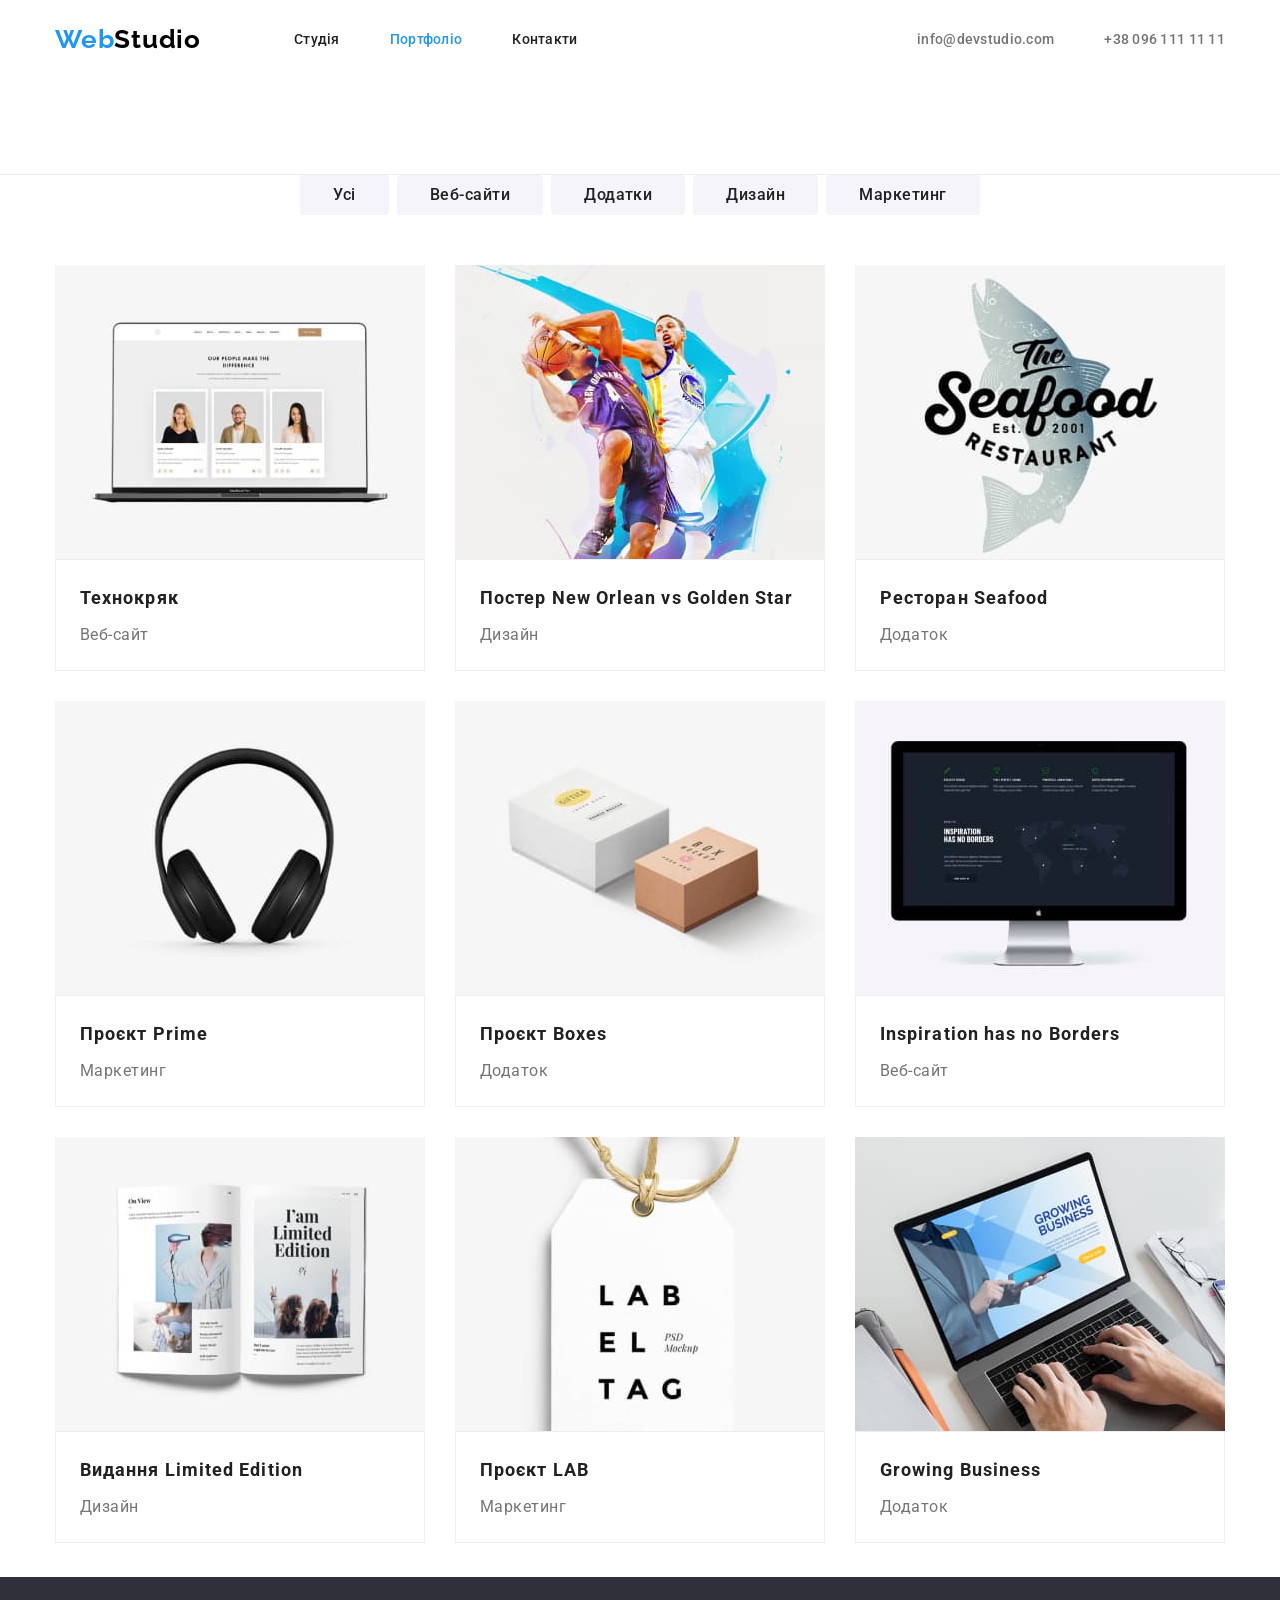
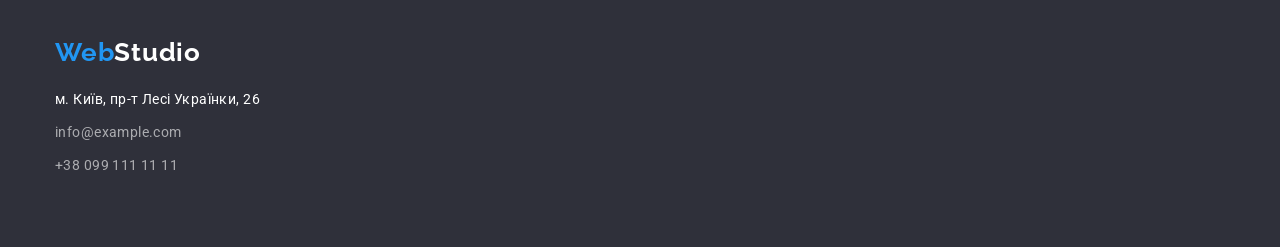
==== portfolio.html @ c2973d29 "Creat index.html" ====
<!DOCTYPE html>
<html lang="uk">
   <head>
      <meta charset="UTF-8">
      <meta http-equiv="X-UA-Compatible" content="IE=edge">
      <meta name="viewport" content="width=device-width, initial-scale=1.0">
      <title>Портфоліо</title>
      <link rel="stylesheet" href="https://fonts.googleapis.com/css2?family=Raleway:wght@700&family=Roboto:wght@400;500;700;900&display=swap">
      <link rel="stylesheet" href="https://cdnjs.cloudflare.com/ajax/libs/modern-normalize/1.1.0/modern-normalize.min.css">
      <link rel="stylesheet" href="https://cdnjs.cloudflare.com/ajax/libs/modern-normalize/1.1.0/modern-normalize.min.css">
      <link rel="stylesheet" href="./css/style.css">
   </head>
   <body class="page-portfolio">
      
      <!-- Site header -->
      <header class="page-header">
         <div class="page-header container">
            <a href="./index.html" class="logo" lang="en"> <span class="logo first-part">Web</span>Studio</a>
            <nav class="site-nav">
               <ul class="site-nav-list">
                  <li class="site-nav-list item">
                     <a href="./index.html" class="site-nav-list link">Студія</a>
                  </li>
                  <li class="site-nav-list item">
                     <a href="" class="site-nav-list link current">Портфоліо</a>
                  </li>
                  <li class="site-nav-list item">
                     <a href="" class="site-nav-list link">Контакти</a>
                  </li>
               </ul>
            </nav>
            <ul class="contact-list">
               <li class="contact-list item">
                  <a href="mailto:info@devstudio.com" class="contact-list link">info@devstudio.com</a>
               </li>
               <li class="contact-list item">
                  <a href="tel:+380961111111" class="contact-list link">+38 096 111 11 11</a>
               </li>
            </ul>
         </div>
      </header>
      <main class="portfolio-main container">
         <h1 class="portfolio-header">Портфоліо</h1>

         <!-- Filter section-->
         <ul class="filter-list">
            <li class="filter-item">
               <button type="button" class="button filter">
                  Усі
               </button>
            </li>
            <li class="filter-item">
               <button type="button" class="button filter">
                  Веб-сайти
               </button>
            </li>
            <li class="filter-item">
               <button type="button" class="button filter">
                  Додатки
               </button>
            </li>
            <li class="filter-item">
               <button type="button" class="button filter">
                  Дизайн
               </button>
            </li>
            <li class="filter-item">
               <button type="button" class="button filter">
                  Маркетинг
               </button>
            </li>
         </ul>

         <!-- Portfolio section-->
         <ul class="portfolio-list">
            <li class="portfolio-list-item">
               <a href="" class="portfolio-list-link">  
                  <img class="portfolio-list-img" src="./images/web_site.jpg" alt="Веб сайт" width="370">
                  <div class="card">
                     <h2 class="portfolio-list-title">Технокряк</h2>
                     <p class="portfolio-list-text">Веб-сайт</p>
                  </div>
               </a>
            </li>
            <li class="portfolio-list-item">
               <a href="" class="portfolio-list-link">
                  <img class="portfolio-list-img" src="./images/design.jpg" alt="Дизайн" width="370">
                  <div class="card">
                     <h2 class="portfolio-list-title">Постер New Orlean vs Golden Star</h2>
                     <p class="portfolio-list-text">Дизайн</p>
                  </div>
               </a>
            </li>
            <li class="portfolio-list-item">
                  <a href=""class="portfolio-list-link">
                     <img class="portfolio-list-img" src="./images/application.jpg" alt="Дизайн" width="370">
                     <div class="card" >
                        <h2 class="portfolio-list-title">Ресторан Seafood</h2>
                        <p class="portfolio-list-text">Додаток</p>
                     </div>
                  </a>
            </li>
            <li class="portfolio-list-item">
               <a href="" class="portfolio-list-link">
                  <img class="portfolio-list-img" src="./images/marketing_2.jpg" alt="Маркетинг" width="370">
                  <div class="card" >
                     <h2 class="portfolio-list-title">Проєкт Prime</h2>
                     <p class="portfolio-list-text">Маркетинг</p>
                  </div>
               </a>
            </li>
            <li class="portfolio-list-item">
               <a href="" class="portfolio-list-link">
                  <img class="portfolio-list-img" src="./images/application_2.jpg" alt="Додаток" width="370">
                  <div class="card" >
                     <h2 class="portfolio-list-title">Проєкт Boxes</h2>
                     <p class="portfolio-list-text">Додаток</p>
                  </div>
               </a>
            </li>
            <li class="portfolio-list-item">
               <a href="" class="portfolio-list-link">
                  <img class="portfolio-list-img" src="./images/web_site_2.jpg" alt="Веб-сайт" width="370">
                  <div class="card" >
                     <h2 lang="en" class="portfolio-list-title">Inspiration has no Borders</h2>
                     <p class="portfolio-list-text">Веб-сайт</p>
                  </div>
               </a>
            </li>
            <li class="portfolio-list-item">
               <a href="" class="portfolio-list-link">
                  <img class="portfolio-list-img" src="./images/design_2.jpg" alt="Дизайн" width="370">
                  <div class="card" >
                     <h2 class="portfolio-list-title">Видання Limited Edition</h2>
                     <p class="portfolio-list-text">Дизайн</p>
                  </div>
               </a>
            </li>
            <li class="portfolio-list-item">
               <a href="" class="portfolio-list-link">
                  <img class="portfolio-list-img" src="./images/marketing_3.jpg" alt="Маркетинг" width="370">
                  <div class="card" >
                     <h2 class="portfolio-list-title">Проєкт LAB</h2>
                     <p class="portfolio-list-text">Маркетинг</p>
                  </div>
               </a>
            </li>
            <li class="portfolio-list-item">
               <a href="" class="portfolio-list-link">
                  <img class="portfolio-list-img" src="./images/application_3.jpg" alt="Додаток">
                  <div class="card" >
                     <h2 lang="en" class="portfolio-list-title">Growing Business</h2>
                     <p class="portfolio-list-text">Додаток</p>
                  </div>
               </a>
            </li>
         </ul>
      </main>
      <!-- Contact section -->
      <footer class="page-footer">
         <div class="page-footer container">
            <a href="./index.html" class="page-footer logo"> <span class="logo first-part">Web</span>Studio</a>
            <address class="contact">
               <ul class="footer-contact-list">
                  <li class="footer-contact-list item">
                     <a href="https://goo.gl/maps/CPtrU1FHBa2aNyZL9" target="_blank" rel="noopener noreferrer nofollow" class="footer-contact-list-link location"> м. Київ,
                        пр-т Лесі Українки, 26</a>
                  </li>
                  <li class="footer-contact-list item">
                     <a href="mailto:info@example.com" class="footer-contact-list-link">info@example.com</a>
                  </li>
                  <li class="footer-contact-list item">
                     <a href="tel:+380991111111" class="footer-contact-list-link">+38 099 111 11 11</a>
                  </li>
               </ul>
            </address>
         </div>
      </footer>
   </body>
</html>
---- css/style.css ----
/* основной цвет текст #757575
вторичный цвет текста  #212121
белый цвет #FFFFFF
цвет ел адреса и телефона в футере rgba (255, 255, 255, 0.6)
цвет акцента #2196F3
цвет кнопок, цвет секции Наша команда #F5F4FA
цвет футера #2F303A */

/* * {outline: 1px solid tomato} */

:root { 
   --primery-text-color: #757575;
   --secondary-text-color: #212121;
   --accent-color: #2196F3;
   --footer-text-color: rgba (255, 255, 255, 0.6);
   --white-color: #FFFFFF;
   --footer-backround-color: #2F303A;
}

body {
   background-color: var(--white-color);
   color: var(--primery-text-color);

   font-family: 'Roboto', sans-serif;
   font-size: 14px;
   }

   h1,
   h2,
   h3,
   h4,
   h5,
   h6,
   p,
   ul {
      margin: 0;
      padding: 0;
   }


   .page-studio h2 {
   color: var(--secondary-text-color);
   font-weight: 700;
   font-size: 36px;
   line-height: 1.17;
   text-align: center;
   letter-spacing: 0.03em;
   }

/* Logo */
a.logo {
   display: block;
   margin-left: 0px;
   color:#000000;

   font-family: 'Raleway', sans-serif;
   font-weight: 700;
   font-size: 26px;
   line-height: 1.2;
   letter-spacing: 0.03em;
   text-decoration: none;
}

.page-footer .logo {
   color: var(--white-color);
}

.logo .first-part { 
   color: var(--accent-color);
}

/* Site header */
.page-header {
   font-weight: 500;
   font-size: 14px;
   line-height: 1.14;
   letter-spacing: 0.02em;
}

.container {
   width: 1200px;
   margin-left: auto;
   margin-right: auto;
   padding-left: 15px;
   padding-right: 15px;
}

.page-header.container {
   display: flex;
   align-items: center;

}

.site-nav {
   margin-left: 93px;
}

.site-nav-list {
   display: flex;
   margin-top: 0px;
   margin-bottom: 0px;

   list-style: none;
}

.site-nav-list .item {
   margin-right: 50px;
}

.site-nav-list .item:last-child {
   margin-right: 0px;
}

.site-nav-list .link {
   display: inline-block;
   margin-top: 0px;
   margin-bottom: 0px;
   padding-top: 32px;
   padding-bottom: 32px;

   color: var(--secondary-text-color);
   text-decoration: none;
}

.site-nav-list .link.current {
   color: var(--accent-color);
}

.page-header .link:hover,
.page-header .link:focus {
color: var(--accent-color);
}

.contact-list {
   display: flex;
   margin-top: 0px;
   margin-bottom: 0px;
   margin-left: auto;
   list-style: none;
}

.contact-list.item {
   margin-right: 50px;
}

.contact-list .item:last-child {
   margin-right: 0px;
}

.contact-list.link {
   margin-top: 0px;
   margin-bottom: 0px;
   padding-top: 32px;
   padding-bottom: 32px;
   color: var(--primery-text-color);
   text-decoration: none;
}

.contact-list .link:last-child {
   margin-right: 0px;
}

/* Сторінка Студія */
/* Hero section */
.hero {
   text-align: center;

   background-color: var(--footer-backround-color);
}

.hero-title {
   margin-top: 0px;
   margin-bottom: 30px;
   
   color: var(--white-color);
   
   font-weight: 900;
   font-size: 44px;
   line-height: 1.36;
   letter-spacing: 0.06em;
   text-transform: uppercase;
}

.btn-hero {
   min-width: 215px;
   padding: 10px 32px;
   border-radius: 4px;
   border: 1px solid var(--accent-color);
   background-color: var(--accent-color);
   
   color: var(--white-color);

   font-weight: 700;
   font-size: 16px;
   line-height: 1.9;
   letter-spacing: 0.06em;

   cursor: pointer;
}

/* Features section */ 
.features-title {
   display: none;
}

.features-list.container {
   margin-bottom: 94px;
}

.features p {
   line-height: 1.7;
   letter-spacing: 0.03em;
}

.feature-list.title {
   margin-bottom: 10px;

   color: var(--secondary-text-color);
   font-weight: 700;
   font-size: 16px;
   line-height: 1.14;
   letter-spacing: 0.03em;
   text-transform: uppercase;
}

.features-list {
   list-style: none;
   display: flex;
}

.features-list.item {
   display: block;
   margin-right: 30px;
   width: 270px;
}

.features-list.item:nth-child(4n) {
   margin-right: 0;
}

/*  What we do section  */
.work-title {
   margin-bottom: 50px;
}

.work.container {
   margin-bottom: 94px;
}

.work-list {
   display: flex;
   justify-content: center;
   margin: 0;
   padding: 0;
   list-style: none;
}

.work-item {
   display: block;
   margin-right: 30px;
}

.work-item:nth-child(3n) {
   margin-right: 0px;
}

/* Our team section  */
   .teams {
      padding-top: 94px;
      padding-bottom: 94px;
      background-color: #F5F4FA;
}

   .team-title {
      margin-bottom: 50px;
}

   .team-list {
      display: flex;
      justify-content: center;
      margin: 0;
      padding: 0;
      list-style: none;
}

   .team-list.item {
      display: block;
      margin-right: 30px;

      text-align: center;
      background-color: var(--white-color);   
}

   .team-list.item:last-child {
      margin-right: 0px;
}

.team-list.img {
   margin-bottom: 30px;
}

.team-list-title {
      margin-bottom: 10px;
      
      color: var(--secondary-text-color);

      font-weight: 500;
      font-size: 16px;
      line-height: 1.19;
      letter-spacing: 0.03em;
}

   .team-list-text {
      margin-bottom: 30px;
      color: var(--primery-text-color);

      font-size: 16px;
      line-height: 1.19;
      letter-spacing: 0.03em;
}

/* Contact section */
.page-footer {
   background-color: var(--footer-backround-color);
}
.page-footer.container {
padding-top: 60px;
padding-bottom: 60px;
}

a.page-footer.logo {
   display: block;
   margin-bottom: 20px;
}

.footer-contact-list {
   list-style: none;
}

.footer-contact-list.item {
margin-bottom: 9px;
}

.footer-contact-list-link {
   color: rgba(255, 255, 255, 0.6);
   text-decoration: none;
   font-style: normal;
   font-size: 14px;
   line-height: 1.7;
   letter-spacing: 0.03em;
}

.location {
   color: var(--white-color);
}

/* Сторінка Портфоліо */
/* Filter */
.page-header {
   border-bottom: 1px solid #ECECEC;
   border
} 

.page-header.container {
   margin-bottom: 94px;
   border: none;
}

.portfolio-header {
   display: none;
}

.filter-list {
   display: flex;
   justify-content: center;

   margin-bottom: 50px;

   list-style: none;
}

.filter-item {
   display: block;

   margin-right: 8px;
}

.filter-item:last-child {
   margin-right: 0px;
}

   .button {
   border-radius: 4px;
   padding: 6px 32px;
   border: 1px solid transparent;

   color: var(--secondary-text-color);
   font-weight: 500;
   font-size: 16px;
   line-height: 1.62;
   letter-spacing: 0.03em;

   background-color:#F5F4FA;

   cursor: pointer;
}

.filter:hover,
.filter:focus {
   color: var(--white-color);
   background-color: var(--accent-color);
}

/* Portfolio */
.portfolio-list {
   display: flex;
   flex-wrap: wrap;
   margin-bottom: 34px; 
}

.portfolio-list-item {
   display: block;
   margin-right: 30px;
   margin-bottom: 30px;

   background-color: var(--white-color);

   list-style: none;
}

.portfolio-list-item:nth-child(3n) {
   margin-right: 0px;
}

.portfolio-list-item:nth-last-child(-n+3) {
   margin-bottom: 0px;
}

.portfolio-list-title {
   color: var(--secondary-text-color);

   font-weight: 700;
   font-size: 18px;
   line-height: 2.0;
   letter-spacing: 0.06em;
}
.portfolio-list-link {
   color: var(--primery-text-color);

   font-size: 16px;
   line-height: 1.88;
   letter-spacing: 0.03em;

   text-decoration: none;
}

.portfolio-list-img {
   display: block;
  /*  margin-bottom: 20px; */
}

.portfolio-list-title {
   margin: 0px 24px 4px;
}

.portfolio-list-text {
   margin: 0px 24px 20px;
}
.card {
   padding-top: 20px;
   border: 1px solid #EEEEEE;
}
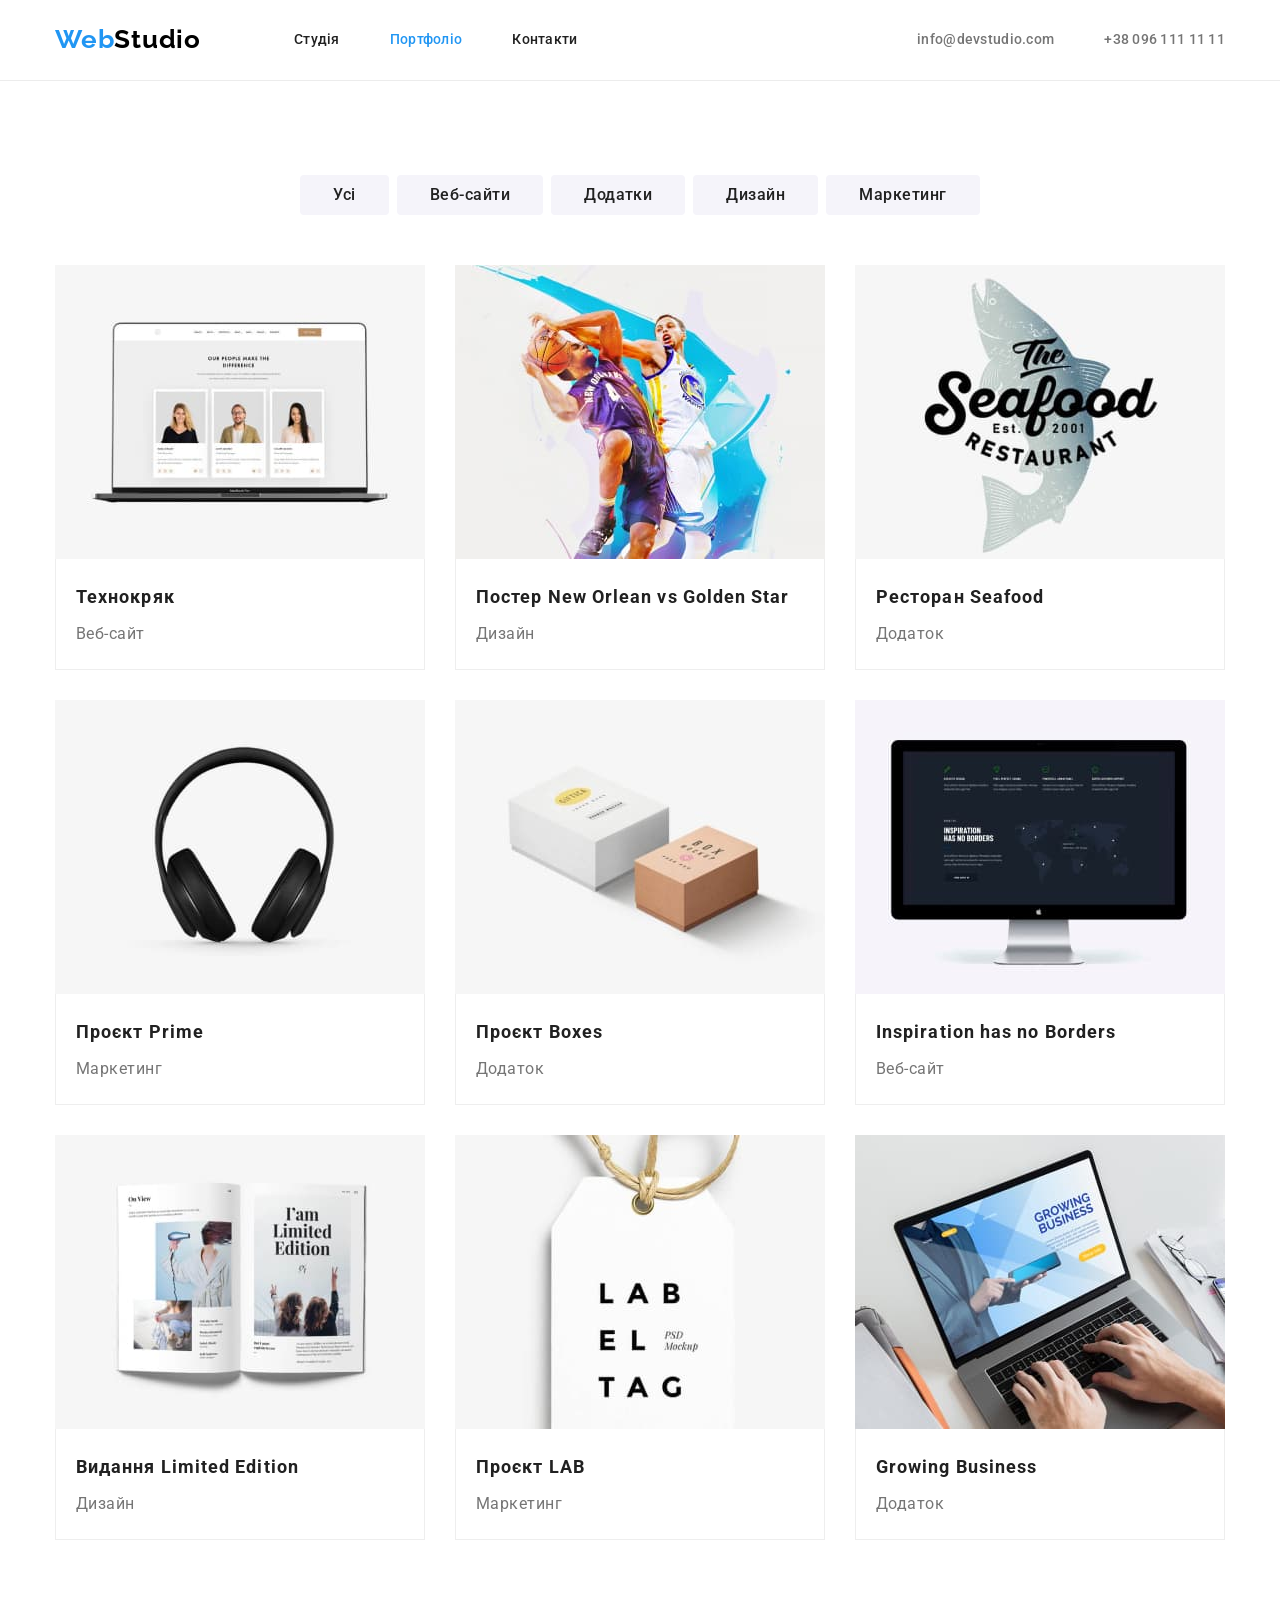
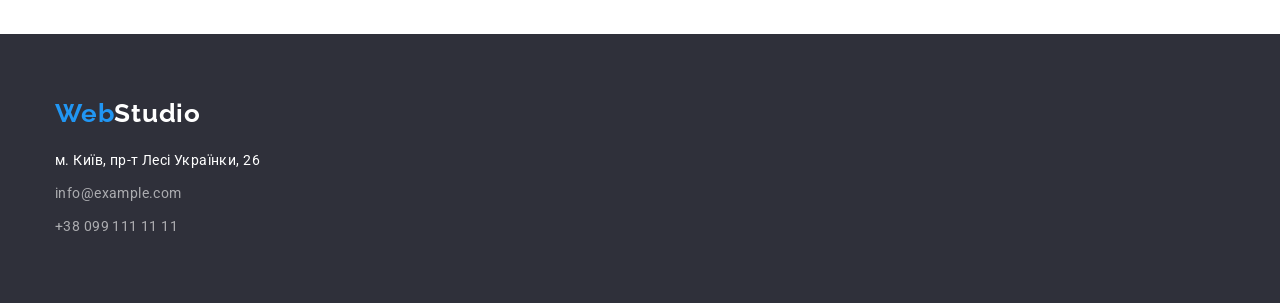
==== commit 1d05d93a: "error correction" ====
--- a/portfolio.html
+++ b/portfolio.html
@@ -39,122 +39,125 @@
             </ul>
          </div>
       </header>
-      <main class="portfolio-main container">
-         <h1 class="portfolio-header">Портфоліо</h1>
+      <main>
+         <section class="portfolio">
+            <h1 class="portfolio-header">Портфоліо</h1>
+            <div class="portfolio container">
+               <!-- Filter section-->
+                  <ul class="filter-list">
+                     <li class="filter-item">
+                        <button type="button" class="button filter">
+                           Усі
+                        </button>
+                     </li>
+                     <li class="filter-item">
+                        <button type="button" class="button filter">
+                           Веб-сайти
+                        </button>
+                     </li>
+                     <li class="filter-item">
+                        <button type="button" class="button filter">
+                           Додатки
+                        </button>
+                     </li>
+                     <li class="filter-item">
+                        <button type="button" class="button filter">
+                           Дизайн
+                        </button>
+                     </li>
+                     <li class="filter-item">
+                        <button type="button" class="button filter">
+                           Маркетинг
+                        </button>
+                     </li>
+                  </ul>
 
-         <!-- Filter section-->
-         <ul class="filter-list">
-            <li class="filter-item">
-               <button type="button" class="button filter">
-                  Усі
-               </button>
-            </li>
-            <li class="filter-item">
-               <button type="button" class="button filter">
-                  Веб-сайти
-               </button>
-            </li>
-            <li class="filter-item">
-               <button type="button" class="button filter">
-                  Додатки
-               </button>
-            </li>
-            <li class="filter-item">
-               <button type="button" class="button filter">
-                  Дизайн
-               </button>
-            </li>
-            <li class="filter-item">
-               <button type="button" class="button filter">
-                  Маркетинг
-               </button>
-            </li>
-         </ul>
-
-         <!-- Portfolio section-->
-         <ul class="portfolio-list">
-            <li class="portfolio-list-item">
-               <a href="" class="portfolio-list-link">  
-                  <img class="portfolio-list-img" src="./images/web_site.jpg" alt="Веб сайт" width="370">
-                  <div class="card">
-                     <h2 class="portfolio-list-title">Технокряк</h2>
-                     <p class="portfolio-list-text">Веб-сайт</p>
-                  </div>
-               </a>
-            </li>
-            <li class="portfolio-list-item">
-               <a href="" class="portfolio-list-link">
-                  <img class="portfolio-list-img" src="./images/design.jpg" alt="Дизайн" width="370">
-                  <div class="card">
-                     <h2 class="portfolio-list-title">Постер New Orlean vs Golden Star</h2>
-                     <p class="portfolio-list-text">Дизайн</p>
-                  </div>
-               </a>
-            </li>
-            <li class="portfolio-list-item">
-                  <a href=""class="portfolio-list-link">
-                     <img class="portfolio-list-img" src="./images/application.jpg" alt="Дизайн" width="370">
-                     <div class="card" >
-                        <h2 class="portfolio-list-title">Ресторан Seafood</h2>
-                        <p class="portfolio-list-text">Додаток</p>
-                     </div>
-                  </a>
-            </li>
-            <li class="portfolio-list-item">
-               <a href="" class="portfolio-list-link">
-                  <img class="portfolio-list-img" src="./images/marketing_2.jpg" alt="Маркетинг" width="370">
-                  <div class="card" >
-                     <h2 class="portfolio-list-title">Проєкт Prime</h2>
-                     <p class="portfolio-list-text">Маркетинг</p>
-                  </div>
-               </a>
-            </li>
-            <li class="portfolio-list-item">
-               <a href="" class="portfolio-list-link">
-                  <img class="portfolio-list-img" src="./images/application_2.jpg" alt="Додаток" width="370">
-                  <div class="card" >
-                     <h2 class="portfolio-list-title">Проєкт Boxes</h2>
-                     <p class="portfolio-list-text">Додаток</p>
-                  </div>
-               </a>
-            </li>
-            <li class="portfolio-list-item">
-               <a href="" class="portfolio-list-link">
-                  <img class="portfolio-list-img" src="./images/web_site_2.jpg" alt="Веб-сайт" width="370">
-                  <div class="card" >
-                     <h2 lang="en" class="portfolio-list-title">Inspiration has no Borders</h2>
-                     <p class="portfolio-list-text">Веб-сайт</p>
-                  </div>
-               </a>
-            </li>
-            <li class="portfolio-list-item">
-               <a href="" class="portfolio-list-link">
-                  <img class="portfolio-list-img" src="./images/design_2.jpg" alt="Дизайн" width="370">
-                  <div class="card" >
-                     <h2 class="portfolio-list-title">Видання Limited Edition</h2>
-                     <p class="portfolio-list-text">Дизайн</p>
-                  </div>
-               </a>
-            </li>
-            <li class="portfolio-list-item">
-               <a href="" class="portfolio-list-link">
-                  <img class="portfolio-list-img" src="./images/marketing_3.jpg" alt="Маркетинг" width="370">
-                  <div class="card" >
-                     <h2 class="portfolio-list-title">Проєкт LAB</h2>
-                     <p class="portfolio-list-text">Маркетинг</p>
-                  </div>
-               </a>
-            </li>
-            <li class="portfolio-list-item">
-               <a href="" class="portfolio-list-link">
-                  <img class="portfolio-list-img" src="./images/application_3.jpg" alt="Додаток">
-                  <div class="card" >
-                     <h2 lang="en" class="portfolio-list-title">Growing Business</h2>
-                     <p class="portfolio-list-text">Додаток</p>
-                  </div>
-               </a>
-            </li>
-         </ul>
+                  <!-- Portfolio section-->
+                  <ul class="portfolio-list">
+                     <li class="portfolio-list-item">
+                        <a href="" class="portfolio-list-link">  
+                           <img class="portfolio-list-img" src="./images/web_site.jpg" alt="Веб сайт" width="370">
+                           <div class="card">
+                              <h2 class="portfolio-list-title">Технокряк</h2>
+                              <p class="portfolio-list-text">Веб-сайт</p>
+                           </div>
+                        </a>
+                     </li>
+                     <li class="portfolio-list-item">
+                        <a href="" class="portfolio-list-link">
+                           <img class="portfolio-list-img" src="./images/design.jpg" alt="Дизайн" width="370">
+                           <div class="card">
+                              <h2 class="portfolio-list-title">Постер New Orlean vs Golden Star</h2>
+                              <p class="portfolio-list-text">Дизайн</p>
+                           </div>
+                        </a>
+                     </li>
+                     <li class="portfolio-list-item">
+                           <a href=""class="portfolio-list-link">
+                              <img class="portfolio-list-img" src="./images/application.jpg" alt="Дизайн" width="370">
+                              <div class="card" >
+                                 <h2 class="portfolio-list-title">Ресторан Seafood</h2>
+                                 <p class="portfolio-list-text">Додаток</p>
+                              </div>
+                           </a>
+                     </li>
+                     <li class="portfolio-list-item">
+                        <a href="" class="portfolio-list-link">
+                           <img class="portfolio-list-img" src="./images/marketing_2.jpg" alt="Маркетинг" width="370">
+                           <div class="card" >
+                              <h2 class="portfolio-list-title">Проєкт Prime</h2>
+                              <p class="portfolio-list-text">Маркетинг</p>
+                           </div>
+                        </a>
+                     </li>
+                     <li class="portfolio-list-item">
+                        <a href="" class="portfolio-list-link">
+                           <img class="portfolio-list-img" src="./images/application_2.jpg" alt="Додаток" width="370">
+                           <div class="card" >
+                              <h2 class="portfolio-list-title">Проєкт Boxes</h2>
+                              <p class="portfolio-list-text">Додаток</p>
+                           </div>
+                        </a>
+                     </li>
+                     <li class="portfolio-list-item">
+                        <a href="" class="portfolio-list-link">
+                           <img class="portfolio-list-img" src="./images/web_site_2.jpg" alt="Веб-сайт" width="370">
+                           <div class="card" >
+                              <h2 lang="en" class="portfolio-list-title">Inspiration has no Borders</h2>
+                              <p class="portfolio-list-text">Веб-сайт</p>
+                           </div>
+                        </a>
+                     </li>
+                     <li class="portfolio-list-item">
+                        <a href="" class="portfolio-list-link">
+                           <img class="portfolio-list-img" src="./images/design_2.jpg" alt="Дизайн" width="370">
+                           <div class="card" >
+                              <h2 class="portfolio-list-title">Видання Limited Edition</h2>
+                              <p class="portfolio-list-text">Дизайн</p>
+                           </div>
+                        </a>
+                     </li>
+                     <li class="portfolio-list-item">
+                        <a href="" class="portfolio-list-link">
+                           <img class="portfolio-list-img" src="./images/marketing_3.jpg" alt="Маркетинг" width="370">
+                           <div class="card" >
+                              <h2 class="portfolio-list-title">Проєкт LAB</h2>
+                              <p class="portfolio-list-text">Маркетинг</p>
+                           </div>
+                        </a>
+                     </li>
+                     <li class="portfolio-list-item">
+                        <a href="" class="portfolio-list-link">
+                           <img class="portfolio-list-img" src="./images/application_3.jpg" alt="Додаток">
+                           <div class="card" >
+                              <h2 lang="en" class="portfolio-list-title">Growing Business</h2>
+                              <p class="portfolio-list-text">Додаток</p>
+                           </div>
+                        </a>
+                     </li>
+                  </ul>
+            </div>
+         </section>
       </main>
       <!-- Contact section -->
       <footer class="page-footer">
--- a/css/style.css
+++ b/css/style.css
@@ -163,15 +163,25 @@
 /* Сторінка Студія */
 /* Hero section */
 .hero {
+   padding-top: 200px;
+   padding-bottom: 200px;
+   
    text-align: center;
 
    background-color: var(--footer-backround-color);
+}
+.hero.container {
+   padding-top: 0;
+   padding-bottom: 0;
 }
 
 .hero-title {
    margin-top: 0px;
    margin-bottom: 30px;
-   
+   margin-left: auto;
+   margin-right: auto;
+   max-width: 700px;
+
    color: var(--white-color);
    
    font-weight: 900;
@@ -199,12 +209,21 @@
 }
 
 /* Features section */ 
+.features {
+   padding-top: 94px;
+}
 .features-title {
-   display: none;
-}
-
-.features-list.container {
-   margin-bottom: 94px;
+   position: absolute;
+   width: 1px;
+   height: 1px;
+   margin: -1px;
+   border: 0;
+   padding: 0;
+
+   white-space: nowrap;
+   clip-path: inset(100%);
+   clip: rect(0 0 0 0);
+   overflow: hidden;
 }
 
 .features p {
@@ -239,12 +258,19 @@
 }
 
 /*  What we do section  */
+
+.work {
+   padding-top: 94px;
+   padding-bottom: 94px;
+}
+
+.work.container {
+   padding-top: 0;
+   padding-bottom: 0;
+}
+
 .work-title {
    margin-bottom: 50px;
-}
-
-.work.container {
-   margin-bottom: 94px;
 }
 
 .work-list {
@@ -264,11 +290,21 @@
    margin-right: 0px;
 }
 
+.work-img {
+   display: block;
+}
+
 /* Our team section  */
-   .teams {
-      padding-top: 94px;
-      padding-bottom: 94px;
-      background-color: #F5F4FA;
+   .team {
+   padding-top: 94px;
+   padding-bottom: 94px;
+   
+   background-color: #F5F4FA;
+}
+
+.team.container {
+   padding-top: 0px;
+   padding-bottom: 0px;
 }
 
    .team-title {
@@ -288,15 +324,21 @@
       margin-right: 30px;
 
       text-align: center;
-      background-color: var(--white-color);   
+}
+
+.team-list.img {
+   display: block;
 }
 
    .team-list.item:last-child {
       margin-right: 0px;
 }
 
-.team-list.img {
-   margin-bottom: 30px;
+.team.members {
+   padding-top: 30px;
+   padding-bottom: 30px;
+   
+   background-color: var(--white-color);
 }
 
 .team-list-title {
@@ -311,7 +353,6 @@
 }
 
    .team-list-text {
-      margin-bottom: 30px;
       color: var(--primery-text-color);
 
       font-size: 16px;
@@ -321,16 +362,23 @@
 
 /* Contact section */
 .page-footer {
+   padding-top: 64px;
+   padding-bottom: 64px;
+   
    background-color: var(--footer-backround-color);
 }
+
 .page-footer.container {
-padding-top: 60px;
-padding-bottom: 60px;
+   padding-top: 0px;
+   padding-bottom: 0px;
 }
 
 a.page-footer.logo {
    display: block;
    margin-bottom: 20px;
+
+   padding-top: 0px;
+   padding-bottom: 0px;
 }
 
 .footer-contact-list {
@@ -339,6 +387,10 @@
 
 .footer-contact-list.item {
 margin-bottom: 9px;
+}
+
+.footer-contact-list.item:last-child {
+   margin-bottom: 0;
 }
 
 .footer-contact-list-link {
@@ -354,20 +406,30 @@
    color: var(--white-color);
 }
 
+
 /* Сторінка Портфоліо */
 /* Filter */
+
 .page-header {
    border-bottom: 1px solid #ECECEC;
-   border
 } 
 
 .page-header.container {
-   margin-bottom: 94px;
    border: none;
 }
 
 .portfolio-header {
    display: none;
+}
+
+.portfolio {
+   padding-top: 94px;
+   padding-bottom: 94px;
+}
+
+.portfolio.container {
+   padding-top: 0px;
+   padding-bottom: 0px;
 }
 
 .filter-list {
@@ -412,10 +474,13 @@
 }
 
 /* Portfolio */
+.portfolio-main.container {
+   padding-top: 94px;
+}
+
 .portfolio-list {
    display: flex;
    flex-wrap: wrap;
-   margin-bottom: 34px; 
 }
 
 .portfolio-list-item {
@@ -460,13 +525,13 @@
 }
 
 .portfolio-list-title {
-   margin: 0px 24px 4px;
-}
-
-.portfolio-list-text {
-   margin: 0px 24px 20px;
-}
+   margin-bottom: 4px;
+}
+
 .card {
-   padding-top: 20px;
-   border: 1px solid #EEEEEE;
+   padding: 20px 20px;
+
+   border-right: 1px solid #EEEEEE;
+   border-bottom: 1px solid #EEEEEE;
+   border-left: 1px solid #EEEEEE;
 }
